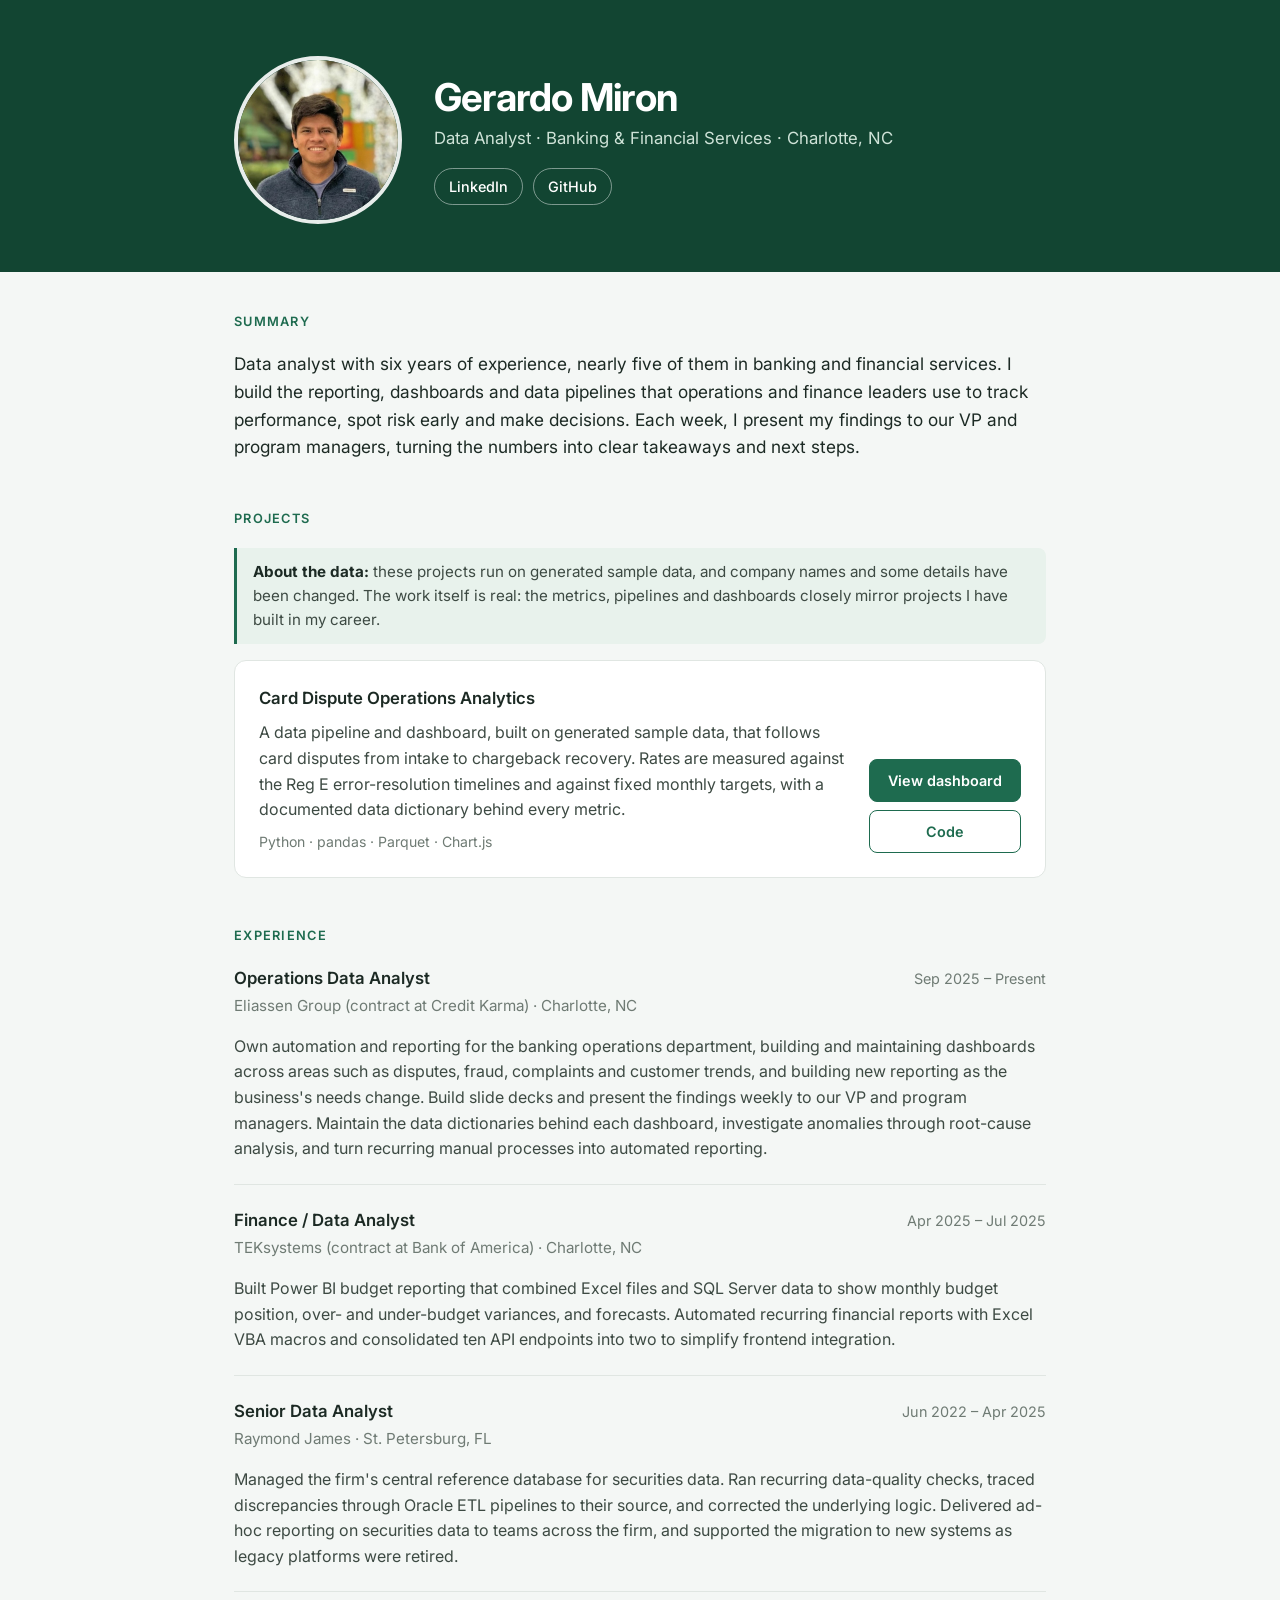
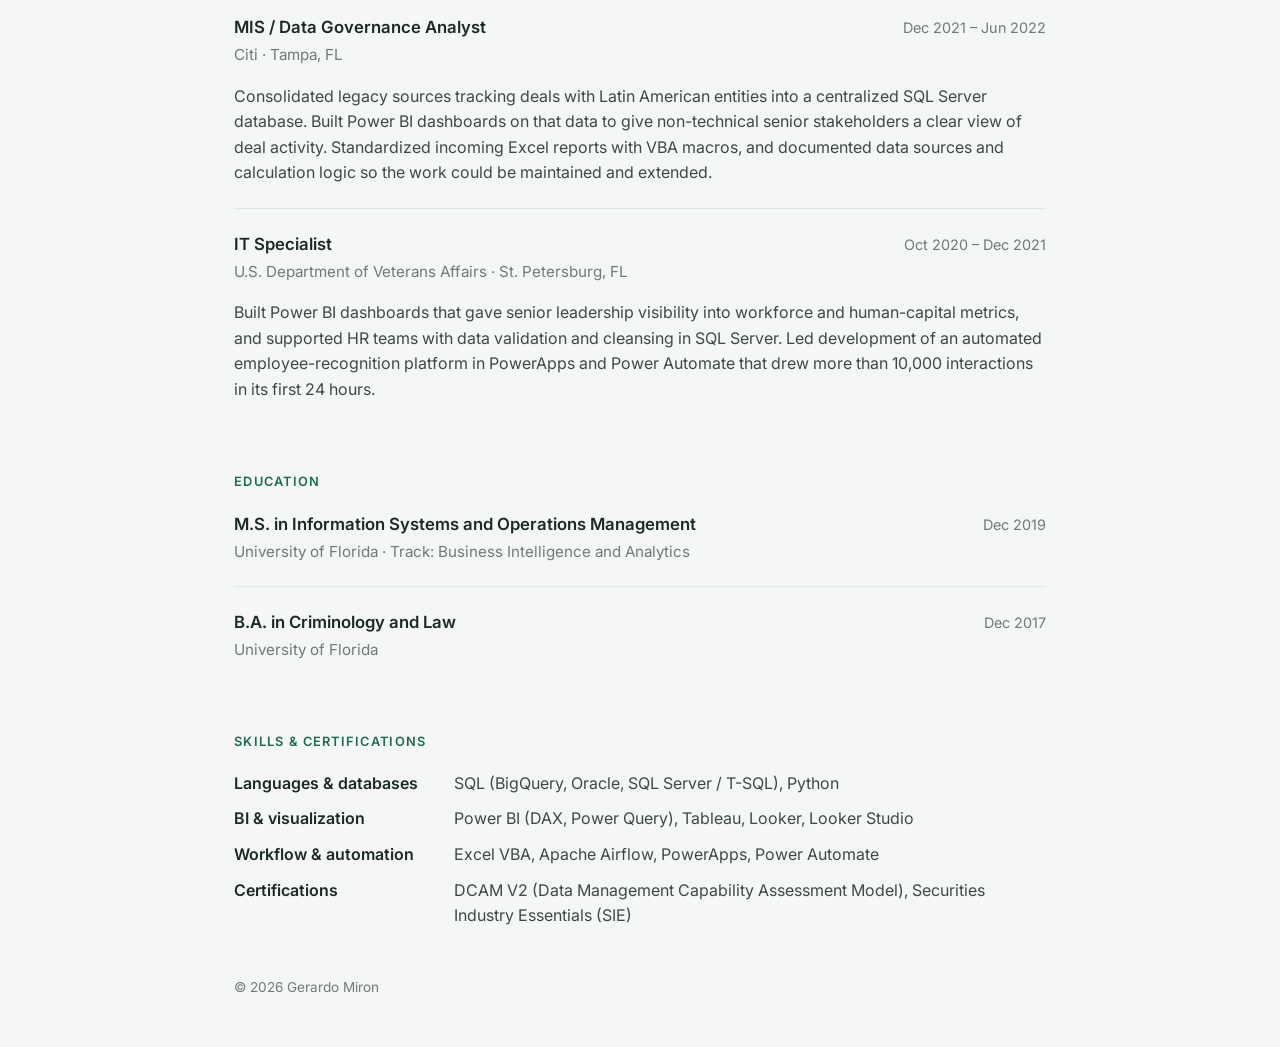
==== index.html @ 24dc67fd "Add portfolio landing page at the repository root - index.html: headshot, professional summary, proj" ====
<!doctype html>
<html lang="en">
<head>
  <meta charset="utf-8">
  <meta name="viewport" content="width=device-width, initial-scale=1">
  <title>Gerardo Miron · Data Analyst</title>
  <meta name="description" content="Portfolio of Gerardo Miron, a data analyst in banking and financial services.">
  <link rel="preconnect" href="https://fonts.googleapis.com">
  <link rel="preconnect" href="https://fonts.gstatic.com" crossorigin>
  <link href="https://fonts.googleapis.com/css2?family=Inter:wght@400;500;600;700&display=swap" rel="stylesheet">
  <link rel="stylesheet" href="assets/site.css">
</head>
<body>
  <header class="hero">
    <div class="wrap hero-inner">
      <img class="headshot" src="assets/headshot.jpg" alt="Gerardo Miron" width="168" height="168">
      <div>
        <h1>Gerardo Miron</h1>
        <p class="role">Data Analyst · Banking &amp; Financial Services · Charlotte, NC</p>
        <nav class="links" aria-label="Profiles">
          <a href="https://www.linkedin.com/in/gerardomiron95">LinkedIn</a>
          <a href="https://github.com/gerardomiron95">GitHub</a>
        </nav>
      </div>
    </div>
  </header>

  <main class="wrap">
    <section id="summary">
      <h2>Summary</h2>
      <p class="lead">
        Data analyst with six years of experience, nearly five of them in banking and financial services.
        I build the reporting, dashboards and data pipelines that operations and finance leaders use to track
        performance, spot risk early and make decisions. Each week, I present my findings to our VP and program
        managers, turning the numbers into clear takeaways and next steps.
      </p>
    </section>

    <section id="projects">
      <h2>Projects</h2>
      <p class="note">
        <strong>About the data:</strong> these projects run on generated sample data, and company names and some
        details have been changed. The work itself is real: the metrics, pipelines and dashboards closely mirror
        projects I have built in my career.
      </p>
      <article class="project">
        <div>
          <h3>Card Dispute Operations Analytics</h3>
          <p>
            A data pipeline and dashboard, built on generated sample data, that follows card disputes from intake
            to chargeback recovery. Rates are measured against the Reg E error-resolution timelines and against
            fixed monthly targets, with a documented data dictionary behind every metric.
          </p>
          <p class="tags">Python · pandas · Parquet · Chart.js</p>
        </div>
        <div class="project-actions">
          <a class="button" href="card-dispute-analytics/web/">View dashboard</a>
          <a class="button ghost" href="https://github.com/gerardomiron95/personal-portfolio/tree/main/card-dispute-analytics">Code</a>
        </div>
      </article>
    </section>

    <section id="experience">
      <h2>Experience</h2>

      <article class="job">
        <div class="job-head">
          <h3>Operations Data Analyst</h3>
          <span class="dates">Sep 2025 – Present</span>
        </div>
        <p class="org">Eliassen Group (contract at Credit Karma) · Charlotte, NC</p>
        <p>
          Own automation and reporting for the banking operations department, building and maintaining dashboards
          across areas such as disputes, fraud, complaints and customer trends, and building new reporting as the
          business's needs change. Build slide decks and present the findings weekly to our VP and program managers.
          Maintain the data dictionaries behind each dashboard, investigate anomalies through root-cause analysis,
          and turn recurring manual processes into automated reporting.
        </p>
      </article>

      <article class="job">
        <div class="job-head">
          <h3>Finance / Data Analyst</h3>
          <span class="dates">Apr 2025 – Jul 2025</span>
        </div>
        <p class="org">TEKsystems (contract at Bank of America) · Charlotte, NC</p>
        <p>
          Built Power BI budget reporting that combined Excel files and SQL Server data to show monthly budget
          position, over- and under-budget variances, and forecasts. Automated recurring financial reports with
          Excel VBA macros and consolidated ten API endpoints into two to simplify frontend integration.
        </p>
      </article>

      <article class="job">
        <div class="job-head">
          <h3>Senior Data Analyst</h3>
          <span class="dates">Jun 2022 – Apr 2025</span>
        </div>
        <p class="org">Raymond James · St. Petersburg, FL</p>
        <p>
          Managed the firm's central reference database for securities data. Ran recurring data-quality checks,
          traced discrepancies through Oracle ETL pipelines to their source, and corrected the underlying logic.
          Delivered ad-hoc reporting on securities data to teams across the firm, and supported the migration to
          new systems as legacy platforms were retired.
        </p>
      </article>

      <article class="job">
        <div class="job-head">
          <h3>MIS / Data Governance Analyst</h3>
          <span class="dates">Dec 2021 – Jun 2022</span>
        </div>
        <p class="org">Citi · Tampa, FL</p>
        <p>
          Consolidated legacy sources tracking deals with Latin American entities into a centralized SQL Server
          database. Built Power BI dashboards on that data to give non-technical senior stakeholders a clear view
          of deal activity. Standardized incoming Excel reports with VBA macros, and documented data sources and
          calculation logic so the work could be maintained and extended.
        </p>
      </article>

      <article class="job">
        <div class="job-head">
          <h3>IT Specialist</h3>
          <span class="dates">Oct 2020 – Dec 2021</span>
        </div>
        <p class="org">U.S. Department of Veterans Affairs · St. Petersburg, FL</p>
        <p>
          Built Power BI dashboards that gave senior leadership visibility into workforce and human-capital
          metrics, and supported HR teams with data validation and cleansing in SQL Server. Led development of an
          automated employee-recognition platform in PowerApps and Power Automate that drew more than 10,000
          interactions in its first 24 hours.
        </p>
      </article>
    </section>

    <section id="education">
      <h2>Education</h2>
      <article class="job">
        <div class="job-head">
          <h3>M.S. in Information Systems and Operations Management</h3>
          <span class="dates">Dec 2019</span>
        </div>
        <p class="org">University of Florida · Track: Business Intelligence and Analytics</p>
      </article>
      <article class="job">
        <div class="job-head">
          <h3>B.A. in Criminology and Law</h3>
          <span class="dates">Dec 2017</span>
        </div>
        <p class="org">University of Florida</p>
      </article>
    </section>

    <section id="skills">
      <h2>Skills &amp; Certifications</h2>
      <dl class="skills">
        <dt>Languages &amp; databases</dt>
        <dd>SQL (BigQuery, Oracle, SQL Server / T-SQL), Python</dd>
        <dt>BI &amp; visualization</dt>
        <dd>Power BI (DAX, Power Query), Tableau, Looker, Looker Studio</dd>
        <dt>Workflow &amp; automation</dt>
        <dd>Excel VBA, Apache Airflow, PowerApps, Power Automate</dd>
        <dt>Certifications</dt>
        <dd>DCAM V2 (Data Management Capability Assessment Model), Securities Industry Essentials (SIE)</dd>
      </dl>
    </section>
  </main>

  <footer class="wrap footer">© 2026 Gerardo Miron</footer>
</body>
</html>
---- assets/site.css ----
:root {
  --primary: #1e6b4f;
  --primary-dark: #124532;
  --ink: #1c2a24;
  --body: #3d4a43;
  --muted: #6f7b74;
  --border: #e0e6e2;
  --bg: #f4f7f5;
  --card: #ffffff;
}

* { box-sizing: border-box; }

body {
  margin: 0;
  font-family: Inter, system-ui, -apple-system, "Segoe UI", sans-serif;
  color: var(--body);
  background: var(--bg);
  line-height: 1.6;
  -webkit-font-smoothing: antialiased;
}

.wrap { max-width: 860px; margin: 0 auto; padding: 0 24px; }

a { color: var(--primary); }

/* ---------- header */
.hero { background: var(--primary-dark); color: #fff; padding: 56px 0 48px; }
.hero-inner { display: flex; align-items: center; gap: 32px; }
.headshot {
  width: 168px; height: 168px; border-radius: 50%; object-fit: cover; flex: none;
  border: 4px solid rgba(255, 255, 255, 0.9);
}
.hero h1 { margin: 0; font-size: 2.4rem; line-height: 1.15; letter-spacing: -0.02em; }
.role { margin: 6px 0 16px; color: #cfe3d8; font-size: 1.05rem; }
.links { display: flex; gap: 10px; flex-wrap: wrap; }
.links a {
  color: #fff; text-decoration: none; font-weight: 500; font-size: 0.9rem;
  padding: 6px 14px; border: 1px solid rgba(255, 255, 255, 0.45); border-radius: 999px;
}
.links a:hover { background: rgba(255, 255, 255, 0.12); }

/* ---------- sections */
section { padding: 40px 0 8px; }
h2 {
  margin: 0 0 18px; font-size: 0.8rem; font-weight: 600; letter-spacing: 0.1em;
  text-transform: uppercase; color: var(--primary);
}
h3 { margin: 0; color: var(--ink); font-size: 1.05rem; font-weight: 600; }
.lead { margin: 0; font-size: 1.08rem; color: var(--ink); }

/* ---------- projects */
.note {
  margin: 0 0 16px; padding: 12px 16px; font-size: 0.95rem;
  background: #e8f2ec; border-left: 3px solid var(--primary); border-radius: 0 8px 8px 0;
}
.note strong { color: var(--ink); }
.project {
  display: flex; gap: 24px; align-items: flex-end; justify-content: space-between;
  background: var(--card); border: 1px solid var(--border); border-radius: 12px; padding: 24px;
}
.project p { margin: 8px 0 0; }
.tags { color: var(--muted); font-size: 0.88rem; }
.project-actions { display: flex; flex-direction: column; gap: 8px; flex: none; }
.button {
  display: inline-block; text-align: center; text-decoration: none; font-weight: 600; font-size: 0.9rem;
  padding: 9px 18px; border-radius: 8px; background: var(--primary); color: #fff; border: 1px solid var(--primary);
}
.button:hover { background: var(--primary-dark); }
.button.ghost { background: transparent; color: var(--primary); }
.button.ghost:hover { background: #e8f2ec; }

/* ---------- experience & education */
.job { padding: 0 0 22px; margin-bottom: 22px; border-bottom: 1px solid var(--border); }
.job:last-child { border-bottom: none; margin-bottom: 0; }
.job-head { display: flex; justify-content: space-between; align-items: baseline; gap: 16px; }
.dates { color: var(--muted); font-size: 0.9rem; white-space: nowrap; }
.org { margin: 2px 0 8px; color: var(--muted); font-size: 0.95rem; }
.job p:last-child { margin-bottom: 0; }

/* ---------- skills */
.skills { display: grid; grid-template-columns: 200px 1fr; gap: 10px 20px; margin: 0; }
.skills dt { font-weight: 600; color: var(--ink); }
.skills dd { margin: 0; }

.footer { padding: 40px 24px 48px; color: var(--muted); font-size: 0.85rem; }

@media (max-width: 640px) {
  .hero { padding: 40px 0 36px; }
  .hero-inner { flex-direction: column; text-align: center; gap: 20px; }
  .links { justify-content: center; }
  .headshot { width: 140px; height: 140px; }
  .hero h1 { font-size: 2rem; }
  .project { flex-direction: column; align-items: stretch; }
  .job-head { flex-direction: column; gap: 0; }
  .skills { grid-template-columns: 1fr; gap: 2px; }
  .skills dd { margin-bottom: 10px; }
}
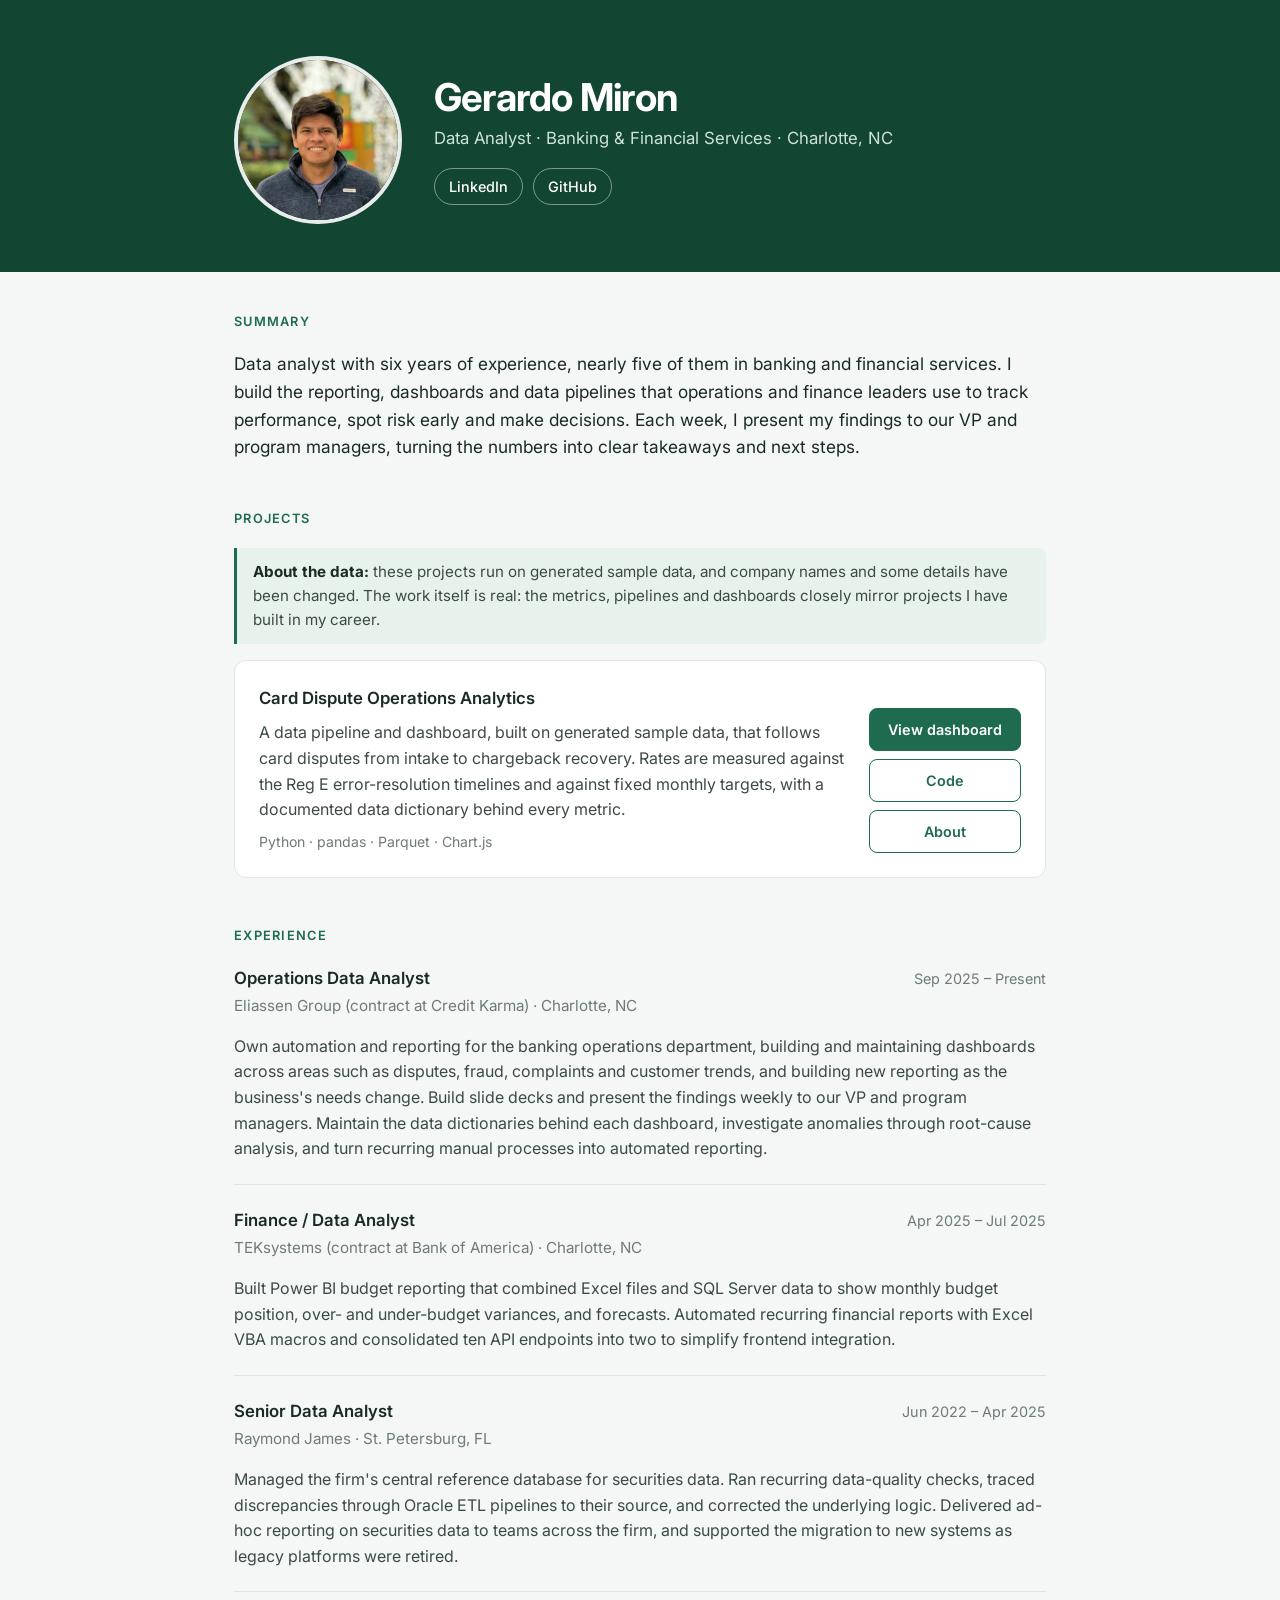
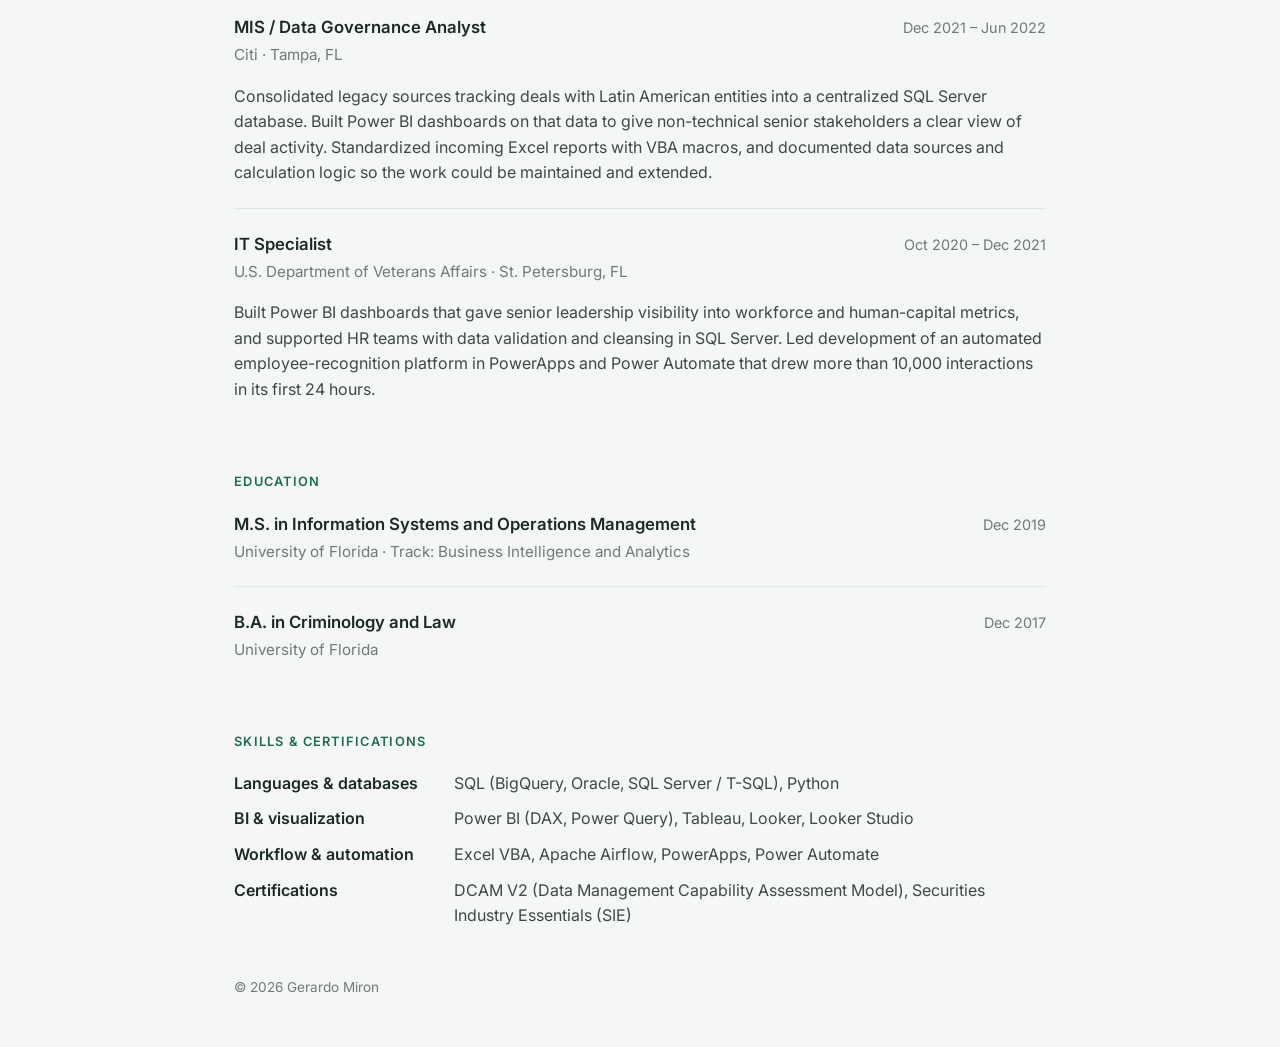
==== commit a9077632: "Add About pop-up to project cards Each project card gets an About button that opens a short Problem " ====
--- a/index.html
+++ b/index.html
@@ -56,8 +56,34 @@
         <div class="project-actions">
           <a class="button" href="card-dispute-analytics/web/">View dashboard</a>
           <a class="button ghost" href="https://github.com/gerardomiron95/personal-portfolio/tree/main/card-dispute-analytics">Code</a>
-        </div>
-      </article>
+          <button type="button" class="button ghost" data-about="about-card-disputes">About</button>
+        </div>
+      </article>
+
+      <dialog class="about" id="about-card-disputes" aria-labelledby="about-card-disputes-title">
+        <div class="about-head">
+          <h3 id="about-card-disputes-title">Card Dispute Operations Analytics</h3>
+          <button type="button" class="about-close" aria-label="Close">×</button>
+        </div>
+        <dl>
+          <dt>Problem</dt>
+          <dd>
+            Leaders had no single view of card disputes. Questions about volume, Reg E deadlines and losses
+            meant manual data pulls, so answers came too late to act on.
+          </dd>
+          <dt>Insight</dt>
+          <dd>
+            The data existed but was split across claims, credits and chargebacks, and metrics were defined
+            differently from report to report. No one could see where claims stalled or where money was lost.
+          </dd>
+          <dt>Initiative</dt>
+          <dd>
+            Built one pipeline and dashboard that follows every claim from intake to chargeback recovery,
+            measures each step against Reg E deadlines and monthly targets, and defines every metric in a
+            shared data dictionary.
+          </dd>
+        </dl>
+      </dialog>
     </section>
 
     <section id="experience">
@@ -168,5 +194,15 @@
   </main>
 
   <footer class="wrap footer">© 2026 Gerardo Miron</footer>
+
+  <script>
+    // "About" buttons open their project's pop-up; close with ×, Esc, or a click outside the box.
+    document.querySelectorAll('[data-about]').forEach((btn) => {
+      const dialog = document.getElementById(btn.dataset.about);
+      btn.addEventListener('click', () => dialog.showModal());
+      dialog.querySelector('.about-close').addEventListener('click', () => dialog.close());
+      dialog.addEventListener('click', (e) => { if (e.target === dialog) dialog.close(); });
+    });
+  </script>
 </body>
 </html>
--- a/assets/site.css
+++ b/assets/site.css
@@ -70,6 +70,30 @@
 .button.ghost { background: transparent; color: var(--primary); }
 .button.ghost:hover { background: #e8f2ec; }
 
+button.button { font-family: inherit; cursor: pointer; line-height: inherit; }
+
+/* ---------- project "About" pop-up */
+.about {
+  width: min(560px, calc(100% - 32px)); padding: 0; border: none; border-radius: 12px;
+  color: var(--body); box-shadow: 0 20px 50px rgba(18, 69, 50, 0.25);
+}
+.about::backdrop { background: rgba(28, 42, 36, 0.45); }
+.about-head {
+  display: flex; justify-content: space-between; align-items: center; gap: 16px;
+  padding: 18px 24px; border-bottom: 1px solid var(--border);
+}
+.about-close {
+  border: none; background: none; font-size: 1.6rem; line-height: 1; color: var(--muted);
+  cursor: pointer; padding: 0 4px;
+}
+.about-close:hover { color: var(--ink); }
+.about dl { margin: 0; padding: 8px 24px 24px; }
+.about dt {
+  margin-top: 16px; font-size: 0.78rem; font-weight: 600; letter-spacing: 0.08em;
+  text-transform: uppercase; color: var(--primary);
+}
+.about dd { margin: 4px 0 0; }
+
 /* ---------- experience & education */
 .job { padding: 0 0 22px; margin-bottom: 22px; border-bottom: 1px solid var(--border); }
 .job:last-child { border-bottom: none; margin-bottom: 0; }
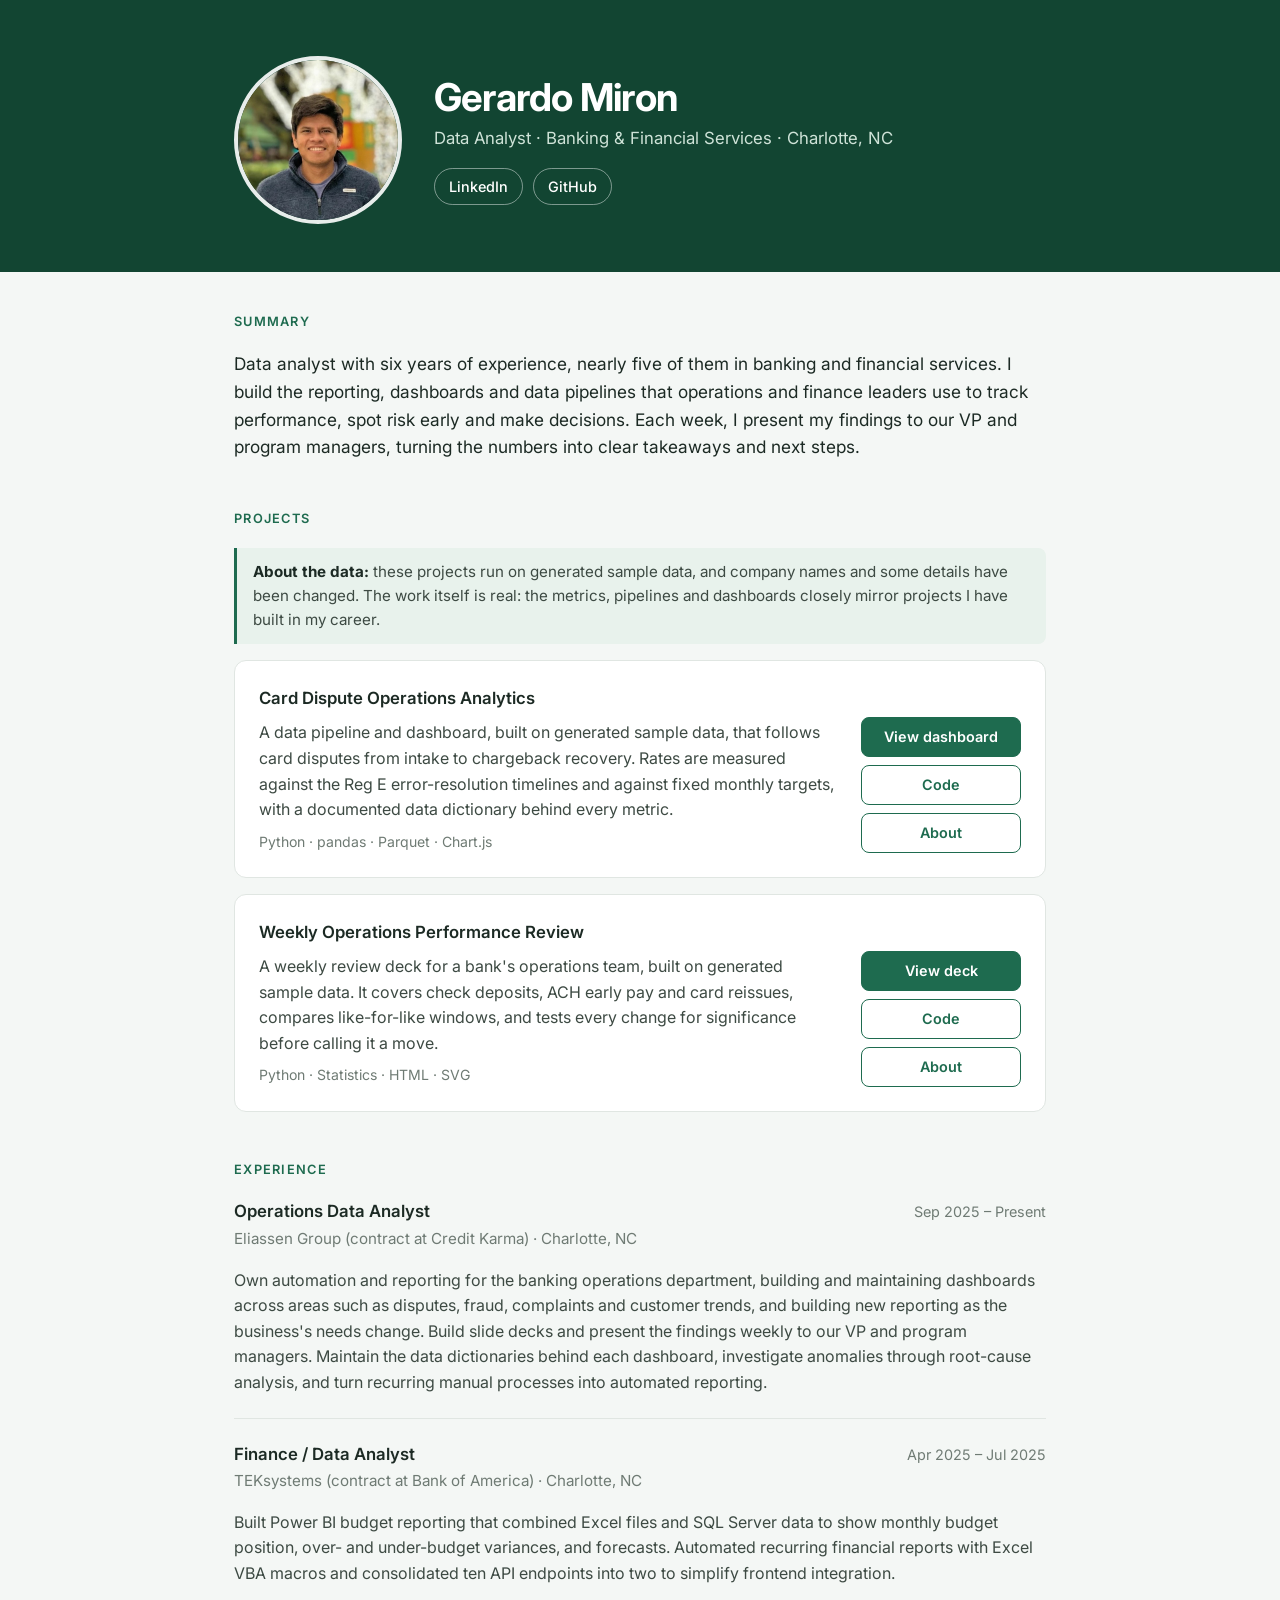
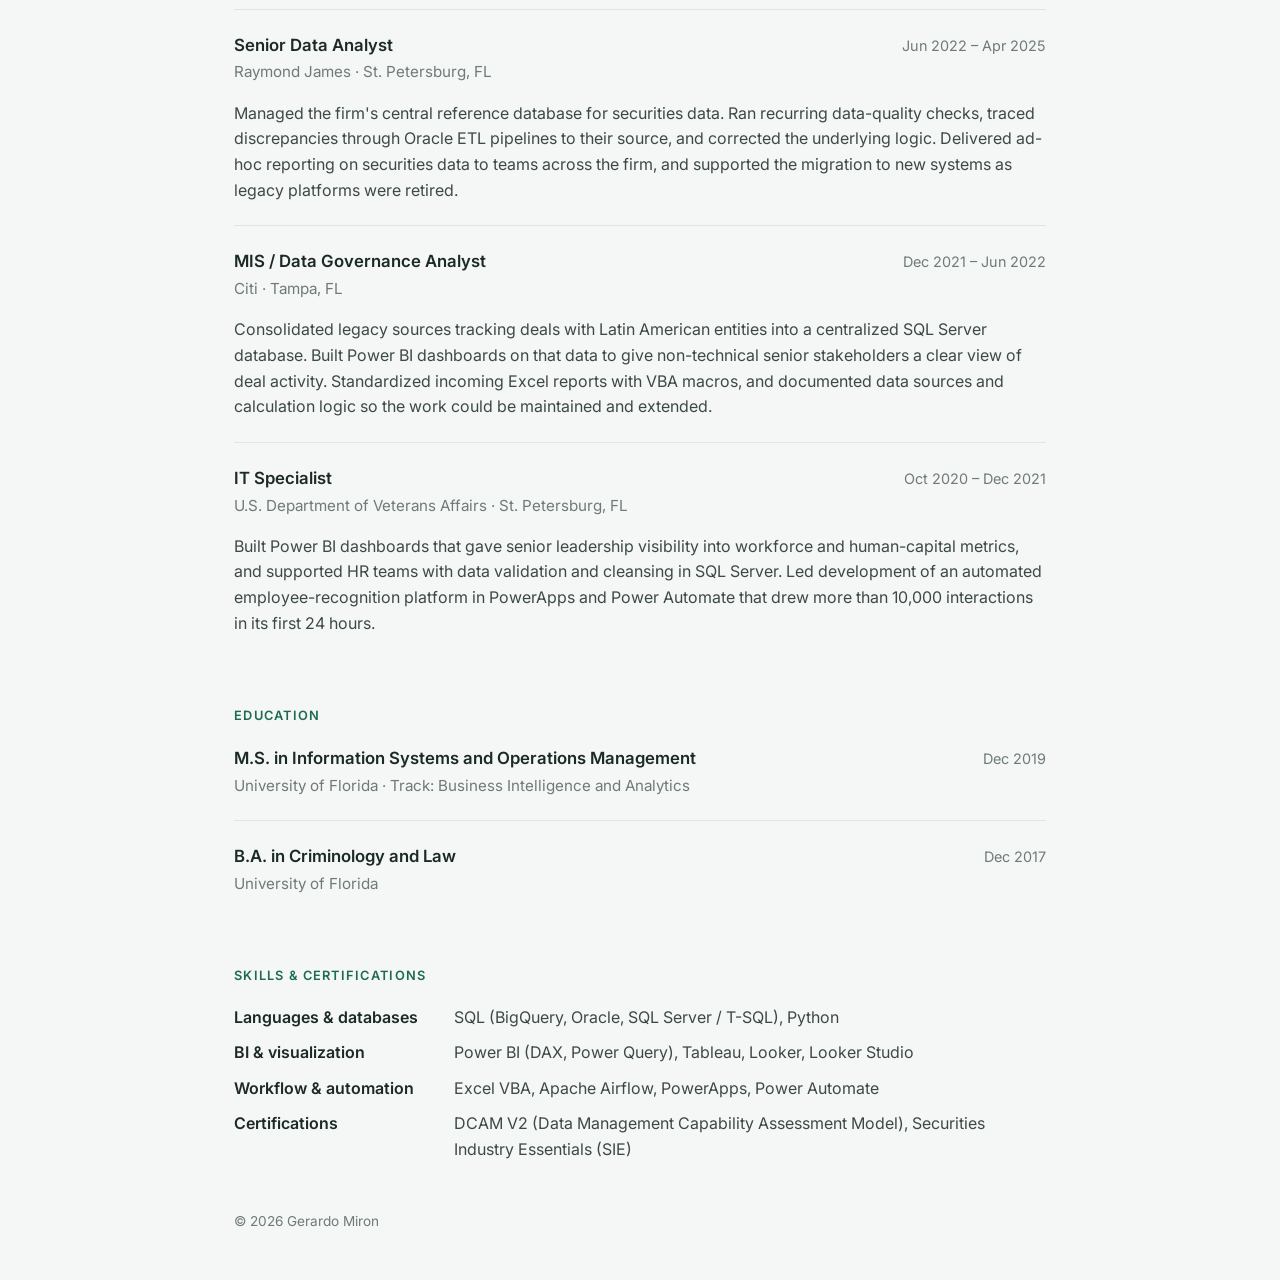
==== commit f6b832a0: "Add Weekly Operations Performance Review deck to the portfolio New project in banking-operations-rev" ====
--- a/index.html
+++ b/index.html
@@ -19,7 +19,7 @@
         <p class="role">Data Analyst · Banking &amp; Financial Services · Charlotte, NC</p>
         <nav class="links" aria-label="Profiles">
           <a href="https://www.linkedin.com/in/gerardomiron95">LinkedIn</a>
-          <a href="https://github.com/gerardomiron95">GitHub</a>
+          <a href="https://github.com/gerardomiron95/personal-portfolio">GitHub</a>
         </nav>
       </div>
     </div>
@@ -84,6 +84,48 @@
           </dd>
         </dl>
       </dialog>
+
+      <article class="project">
+        <div>
+          <h3>Weekly Operations Performance Review</h3>
+          <p>
+            A weekly review deck for a bank's operations team, built on generated sample data. It covers check
+            deposits, ACH early pay and card reissues, compares like-for-like windows, and tests every change for
+            significance before calling it a move.
+          </p>
+          <p class="tags">Python · Statistics · HTML · SVG</p>
+        </div>
+        <div class="project-actions">
+          <a class="button" href="banking-operations-review/">View deck</a>
+          <a class="button ghost" href="https://github.com/gerardomiron95/personal-portfolio/tree/main/banking-operations-review">Code</a>
+          <button type="button" class="button ghost" data-about="about-banking-ops">About</button>
+        </div>
+      </article>
+
+      <dialog class="about" id="about-banking-ops" aria-labelledby="about-banking-ops-title">
+        <div class="about-head">
+          <h3 id="about-banking-ops-title">Weekly Operations Performance Review</h3>
+          <button type="button" class="about-close" aria-label="Close">×</button>
+        </div>
+        <dl>
+          <dt>Problem</dt>
+          <dd>
+            The weekly metrics meeting ran off a site of embedded dashboards and reports. The VP often wasn't sure
+            what he was looking at, and presenters weren't sure what to call out.
+          </dd>
+          <dt>Insight</dt>
+          <dd>
+            The dashboards had the data but no story. Nothing said which metrics mattered, what to compare them
+            against, or which changes were worth flagging.
+          </dd>
+          <dt>Initiative</dt>
+          <dd>
+            Built two Claude tools: an intake form where teams log each dashboard, its metrics and look-back
+            windows, and a slide deck that refreshes before every meeting, finds what changed, and tells that
+            story.
+          </dd>
+        </dl>
+      </dialog>
     </section>
 
     <section id="experience">
--- a/assets/site.css
+++ b/assets/site.css
@@ -59,9 +59,12 @@
   display: flex; gap: 24px; align-items: flex-end; justify-content: space-between;
   background: var(--card); border: 1px solid var(--border); border-radius: 12px; padding: 24px;
 }
+.project ~ .project { margin-top: 16px; }
 .project p { margin: 8px 0 0; }
 .tags { color: var(--muted); font-size: 0.88rem; }
-.project-actions { display: flex; flex-direction: column; gap: 8px; flex: none; }
+/* Fixed column so every card's buttons share one width and height, whatever the labels say. */
+.project-actions { display: flex; flex-direction: column; gap: 8px; flex: none; width: 160px; }
+.project-actions .button { display: block; width: 100%; height: 40px; padding: 0 12px; line-height: 38px; }
 .button {
   display: inline-block; text-align: center; text-decoration: none; font-weight: 600; font-size: 0.9rem;
   padding: 9px 18px; border-radius: 8px; background: var(--primary); color: #fff; border: 1px solid var(--primary);
@@ -87,12 +90,10 @@
   cursor: pointer; padding: 0 4px;
 }
 .about-close:hover { color: var(--ink); }
-.about dl { margin: 0; padding: 8px 24px 24px; }
-.about dt {
-  margin-top: 16px; font-size: 0.78rem; font-weight: 600; letter-spacing: 0.08em;
-  text-transform: uppercase; color: var(--primary);
-}
-.about dd { margin: 4px 0 0; }
+.about dl { margin: 0; padding: 20px 24px 26px; }
+.about dt { font-size: 1rem; font-weight: 700; color: var(--ink); }
+.about dt + dd { margin: 4px 0 0; line-height: 1.65; }
+.about dd + dt { margin-top: 22px; padding-top: 18px; border-top: 1px solid var(--border); }
 
 /* ---------- experience & education */
 .job { padding: 0 0 22px; margin-bottom: 22px; border-bottom: 1px solid var(--border); }
@@ -116,6 +117,7 @@
   .headshot { width: 140px; height: 140px; }
   .hero h1 { font-size: 2rem; }
   .project { flex-direction: column; align-items: stretch; }
+  .project-actions { width: 100%; }
   .job-head { flex-direction: column; gap: 0; }
   .skills { grid-template-columns: 1fr; gap: 2px; }
   .skills dd { margin-bottom: 10px; }
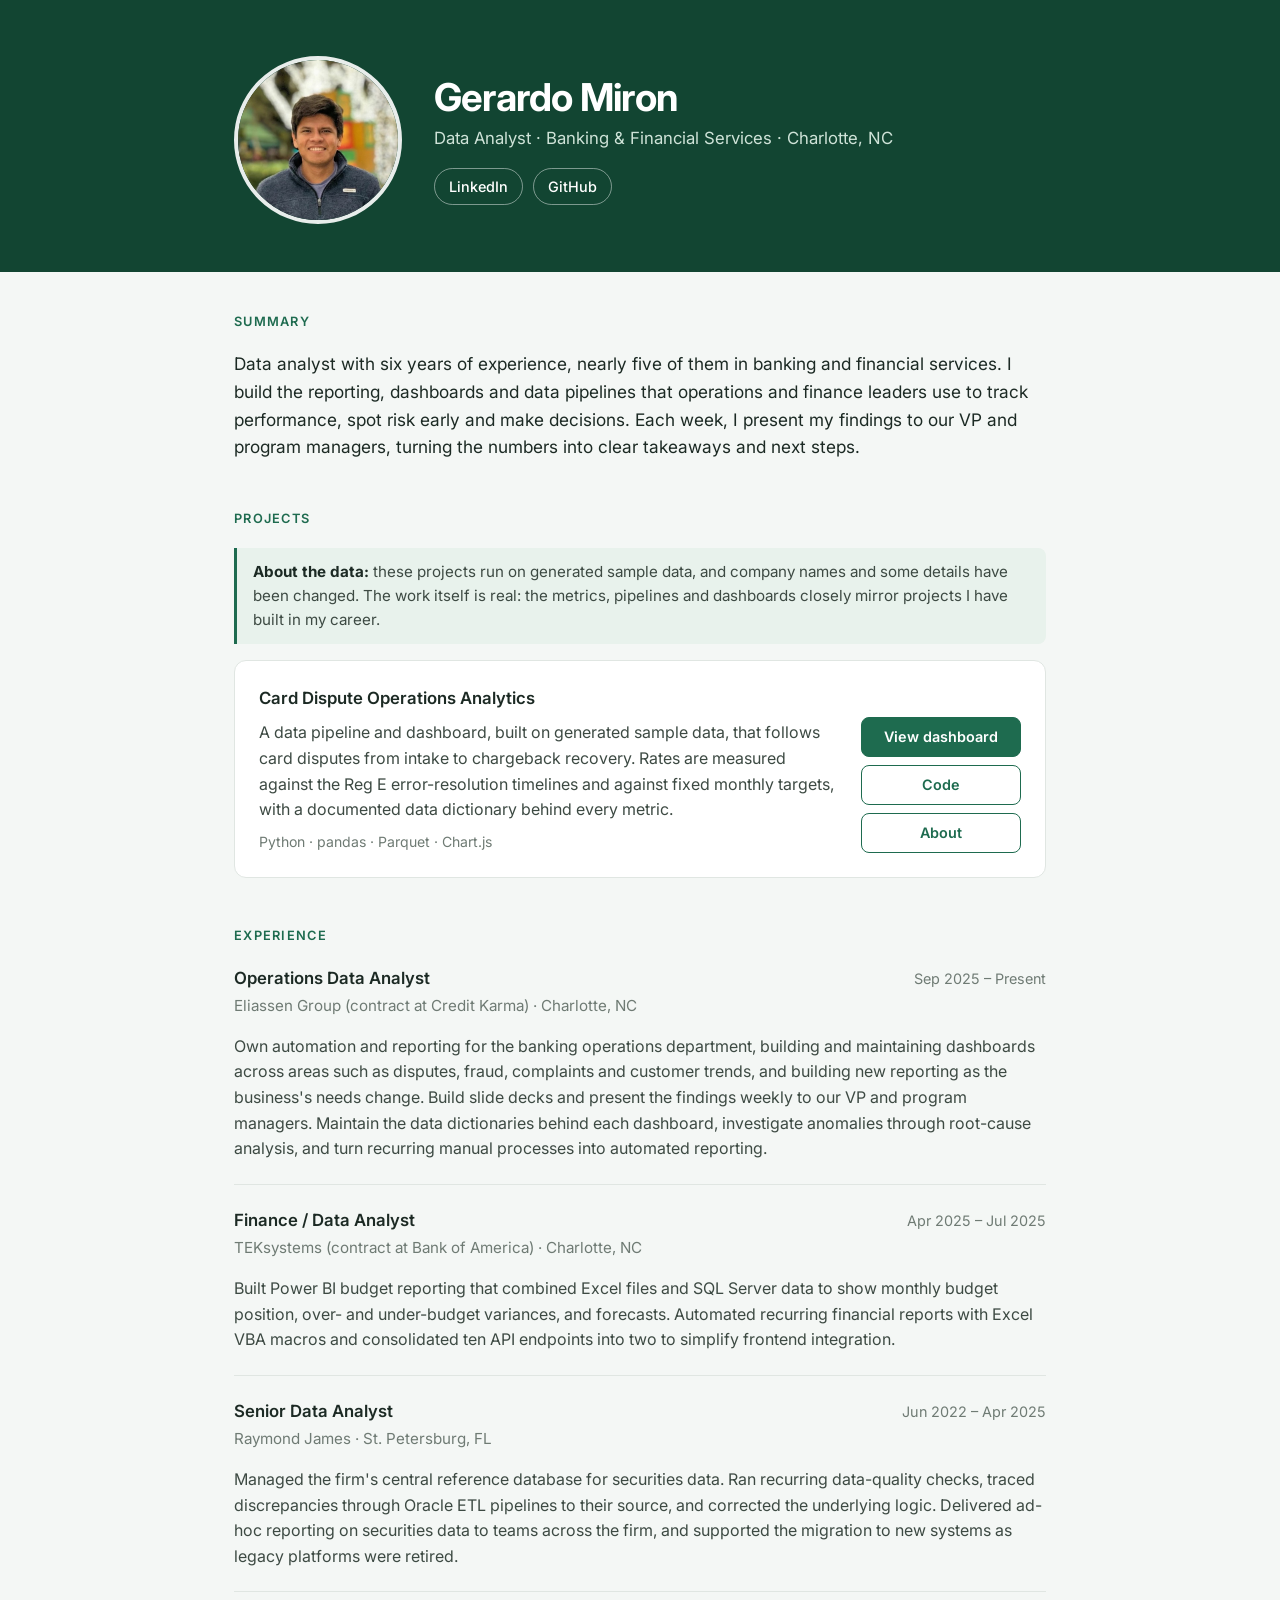
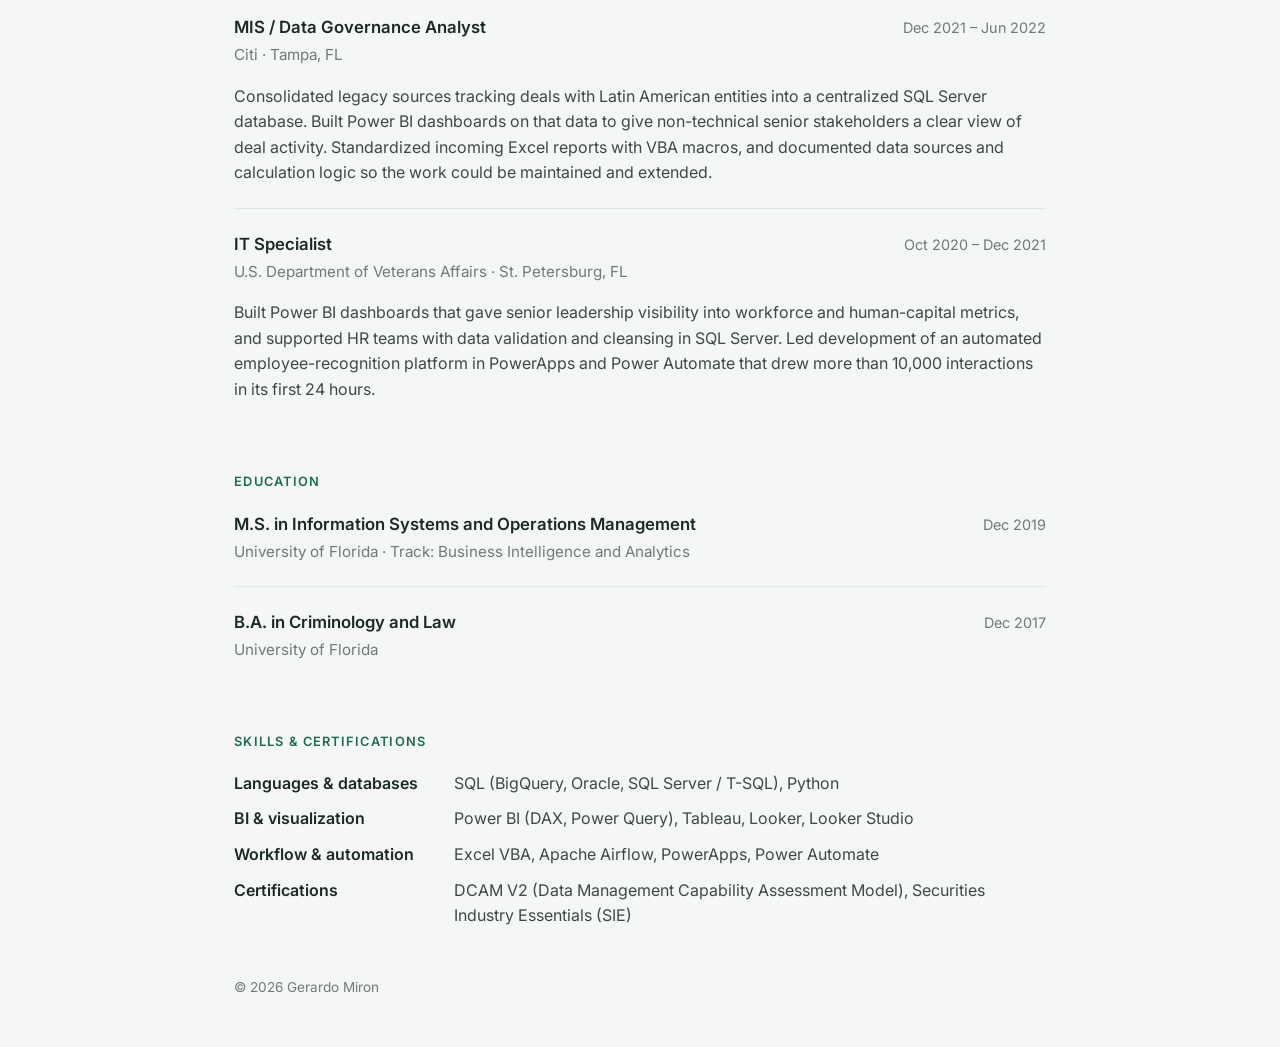
==== commit 9c984eea: "Merge pull request #4 from gerardomiron95/fix/github-link Point GitHub button to the portfolio repos" ====
--- a/index.html
+++ b/index.html
@@ -84,48 +84,6 @@
           </dd>
         </dl>
       </dialog>
-
-      <article class="project">
-        <div>
-          <h3>Weekly Operations Performance Review</h3>
-          <p>
-            A weekly review deck for a bank's operations team, built on generated sample data. It covers check
-            deposits, ACH early pay and card reissues, compares like-for-like windows, and tests every change for
-            significance before calling it a move.
-          </p>
-          <p class="tags">Python · Statistics · HTML · SVG</p>
-        </div>
-        <div class="project-actions">
-          <a class="button" href="banking-operations-review/">View deck</a>
-          <a class="button ghost" href="https://github.com/gerardomiron95/personal-portfolio/tree/main/banking-operations-review">Code</a>
-          <button type="button" class="button ghost" data-about="about-banking-ops">About</button>
-        </div>
-      </article>
-
-      <dialog class="about" id="about-banking-ops" aria-labelledby="about-banking-ops-title">
-        <div class="about-head">
-          <h3 id="about-banking-ops-title">Weekly Operations Performance Review</h3>
-          <button type="button" class="about-close" aria-label="Close">×</button>
-        </div>
-        <dl>
-          <dt>Problem</dt>
-          <dd>
-            The weekly metrics meeting ran off a site of embedded dashboards and reports. The VP often wasn't sure
-            what he was looking at, and presenters weren't sure what to call out.
-          </dd>
-          <dt>Insight</dt>
-          <dd>
-            The dashboards had the data but no story. Nothing said which metrics mattered, what to compare them
-            against, or which changes were worth flagging.
-          </dd>
-          <dt>Initiative</dt>
-          <dd>
-            Built two Claude tools: an intake form where teams log each dashboard, its metrics and look-back
-            windows, and a slide deck that refreshes before every meeting, finds what changed, and tells that
-            story.
-          </dd>
-        </dl>
-      </dialog>
     </section>
 
     <section id="experience">
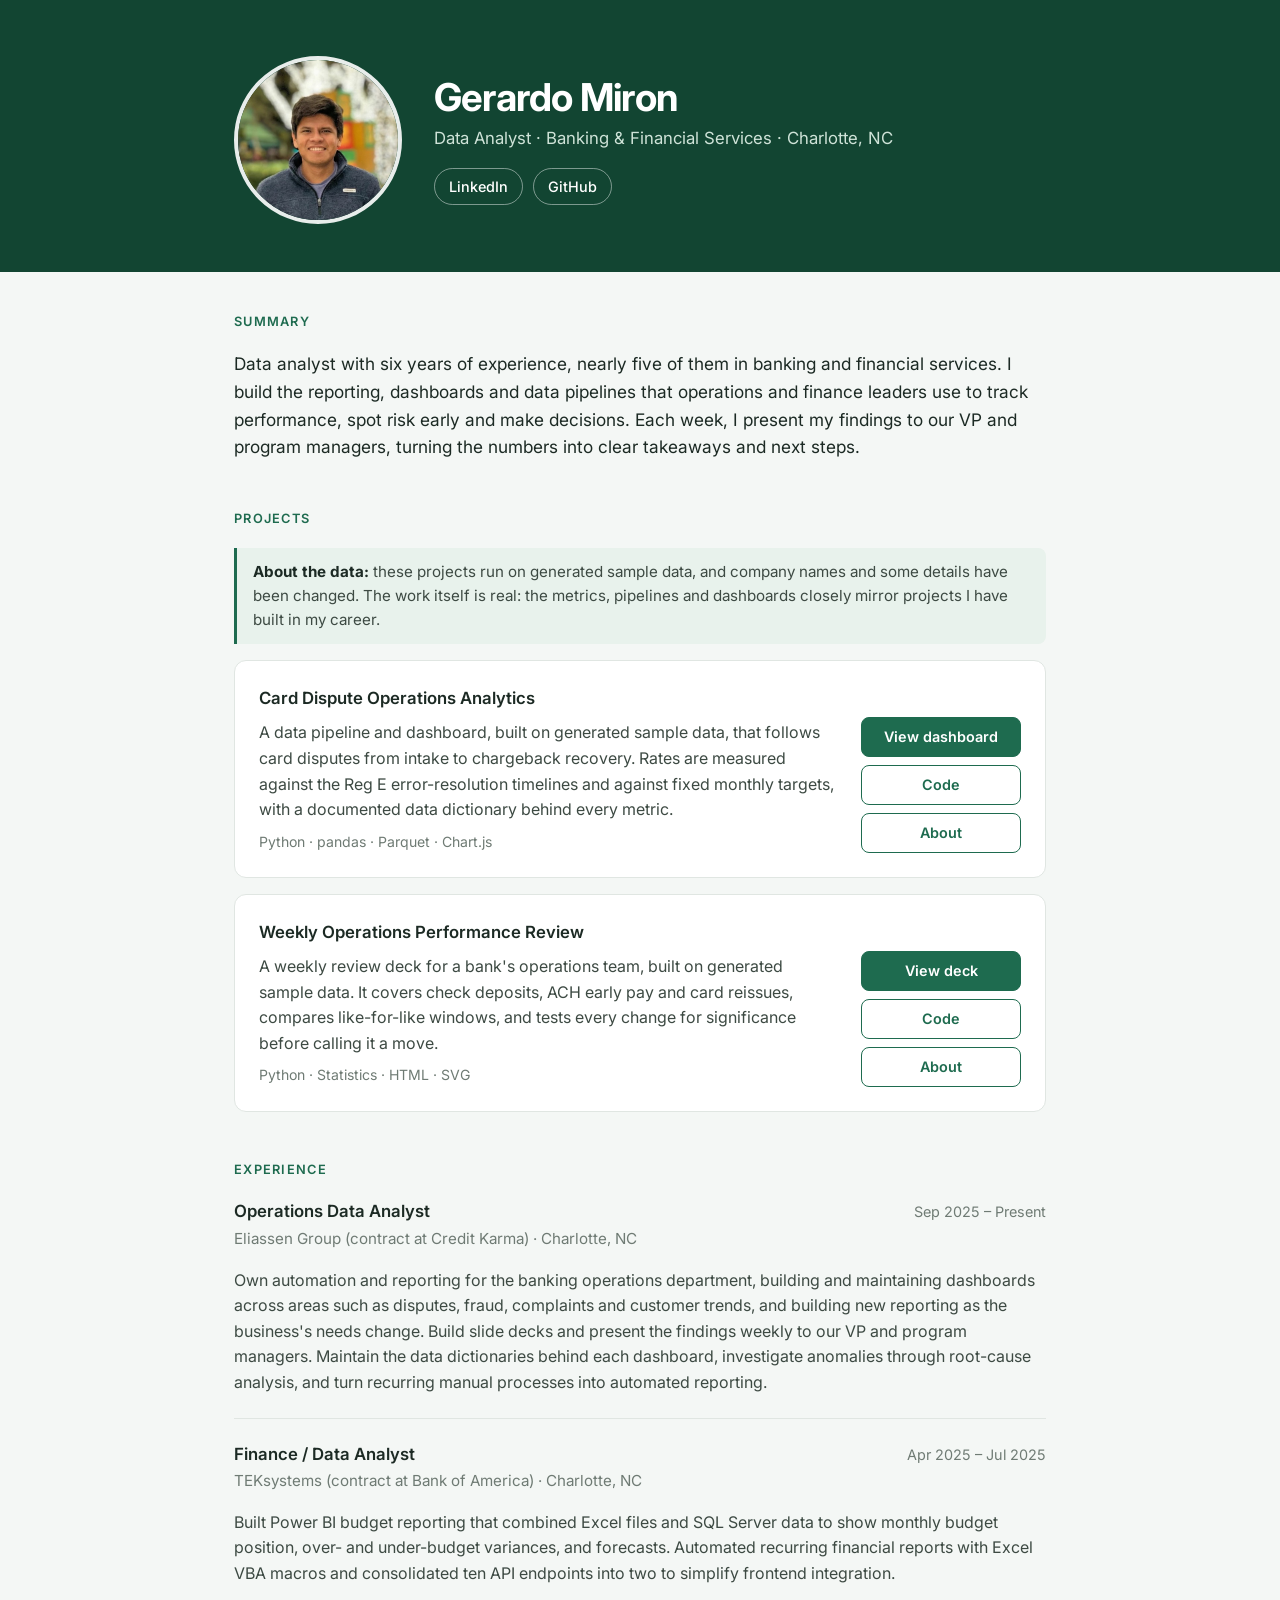
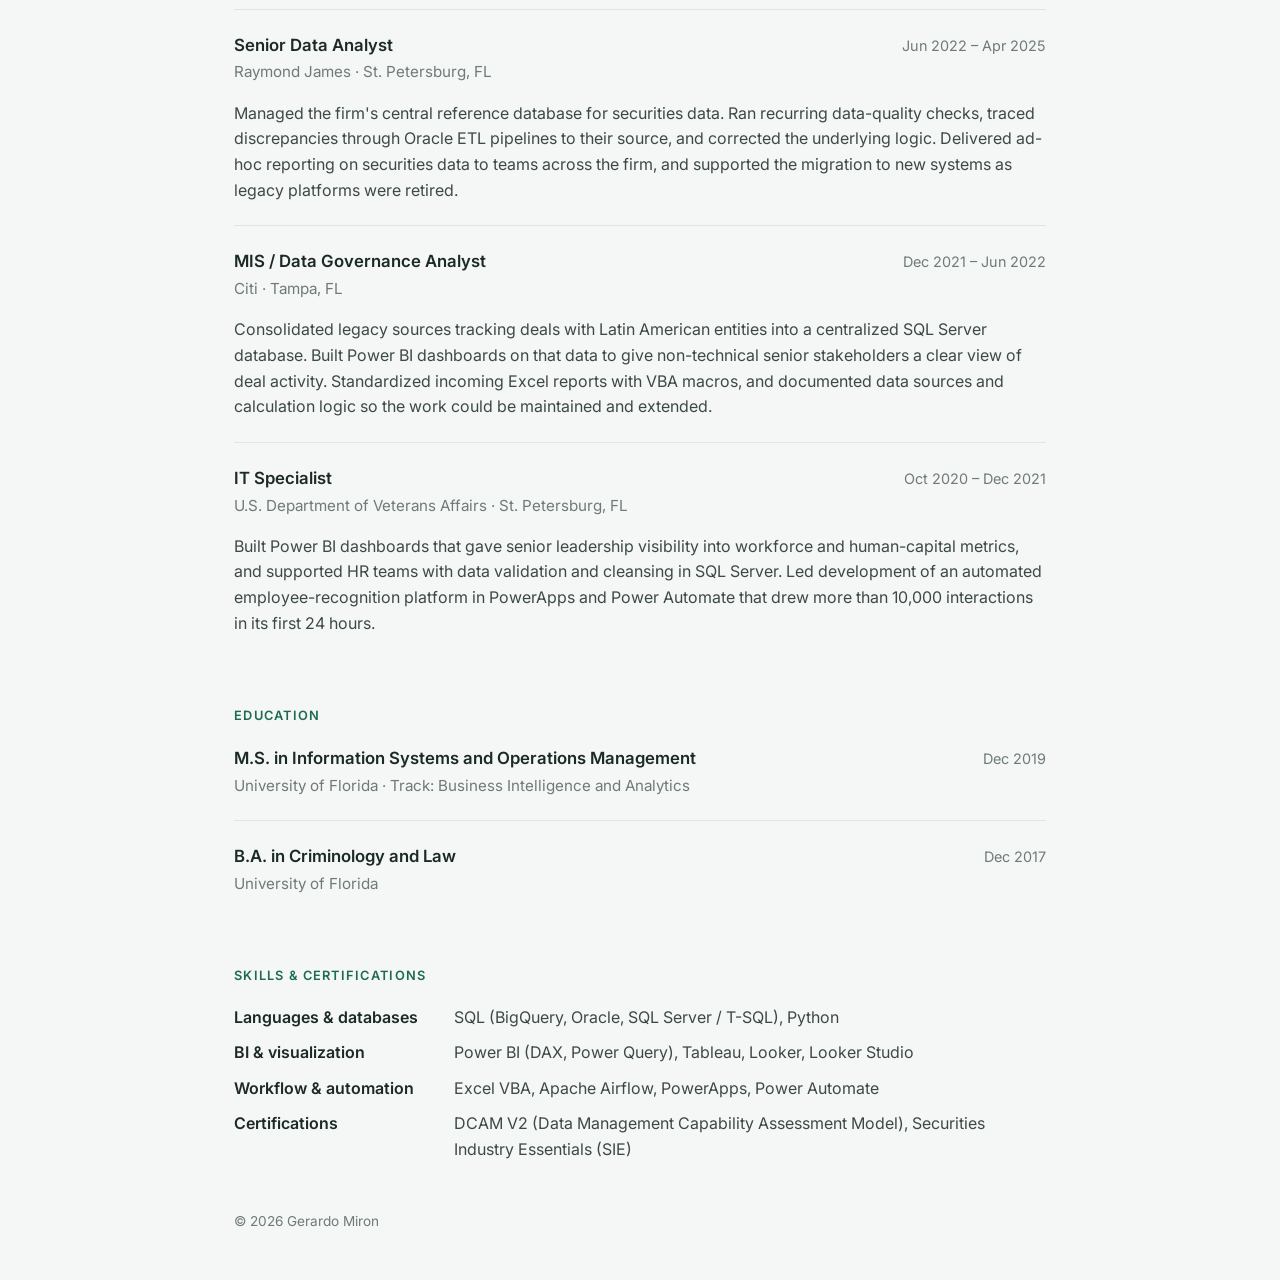
==== commit 6eba46aa: "Merge pull request #8 from gerardomiron95/add/banking-operations-review Add Weekly Operations Perfor" ====
--- a/index.html
+++ b/index.html
@@ -84,6 +84,48 @@
           </dd>
         </dl>
       </dialog>
+
+      <article class="project">
+        <div>
+          <h3>Weekly Operations Performance Review</h3>
+          <p>
+            A weekly review deck for a bank's operations team, built on generated sample data. It covers check
+            deposits, ACH early pay and card reissues, compares like-for-like windows, and tests every change for
+            significance before calling it a move.
+          </p>
+          <p class="tags">Python · Statistics · HTML · SVG</p>
+        </div>
+        <div class="project-actions">
+          <a class="button" href="banking-operations-review/">View deck</a>
+          <a class="button ghost" href="https://github.com/gerardomiron95/personal-portfolio/tree/main/banking-operations-review">Code</a>
+          <button type="button" class="button ghost" data-about="about-banking-ops">About</button>
+        </div>
+      </article>
+
+      <dialog class="about" id="about-banking-ops" aria-labelledby="about-banking-ops-title">
+        <div class="about-head">
+          <h3 id="about-banking-ops-title">Weekly Operations Performance Review</h3>
+          <button type="button" class="about-close" aria-label="Close">×</button>
+        </div>
+        <dl>
+          <dt>Problem</dt>
+          <dd>
+            The weekly metrics meeting ran off a site of embedded dashboards and reports. The VP often wasn't sure
+            what he was looking at, and presenters weren't sure what to call out.
+          </dd>
+          <dt>Insight</dt>
+          <dd>
+            The dashboards had the data but no story. Nothing said which metrics mattered, what to compare them
+            against, or which changes were worth flagging.
+          </dd>
+          <dt>Initiative</dt>
+          <dd>
+            Built two Claude tools: an intake form where teams log each dashboard, its metrics and look-back
+            windows, and a slide deck that refreshes before every meeting, finds what changed, and tells that
+            story.
+          </dd>
+        </dl>
+      </dialog>
     </section>
 
     <section id="experience">
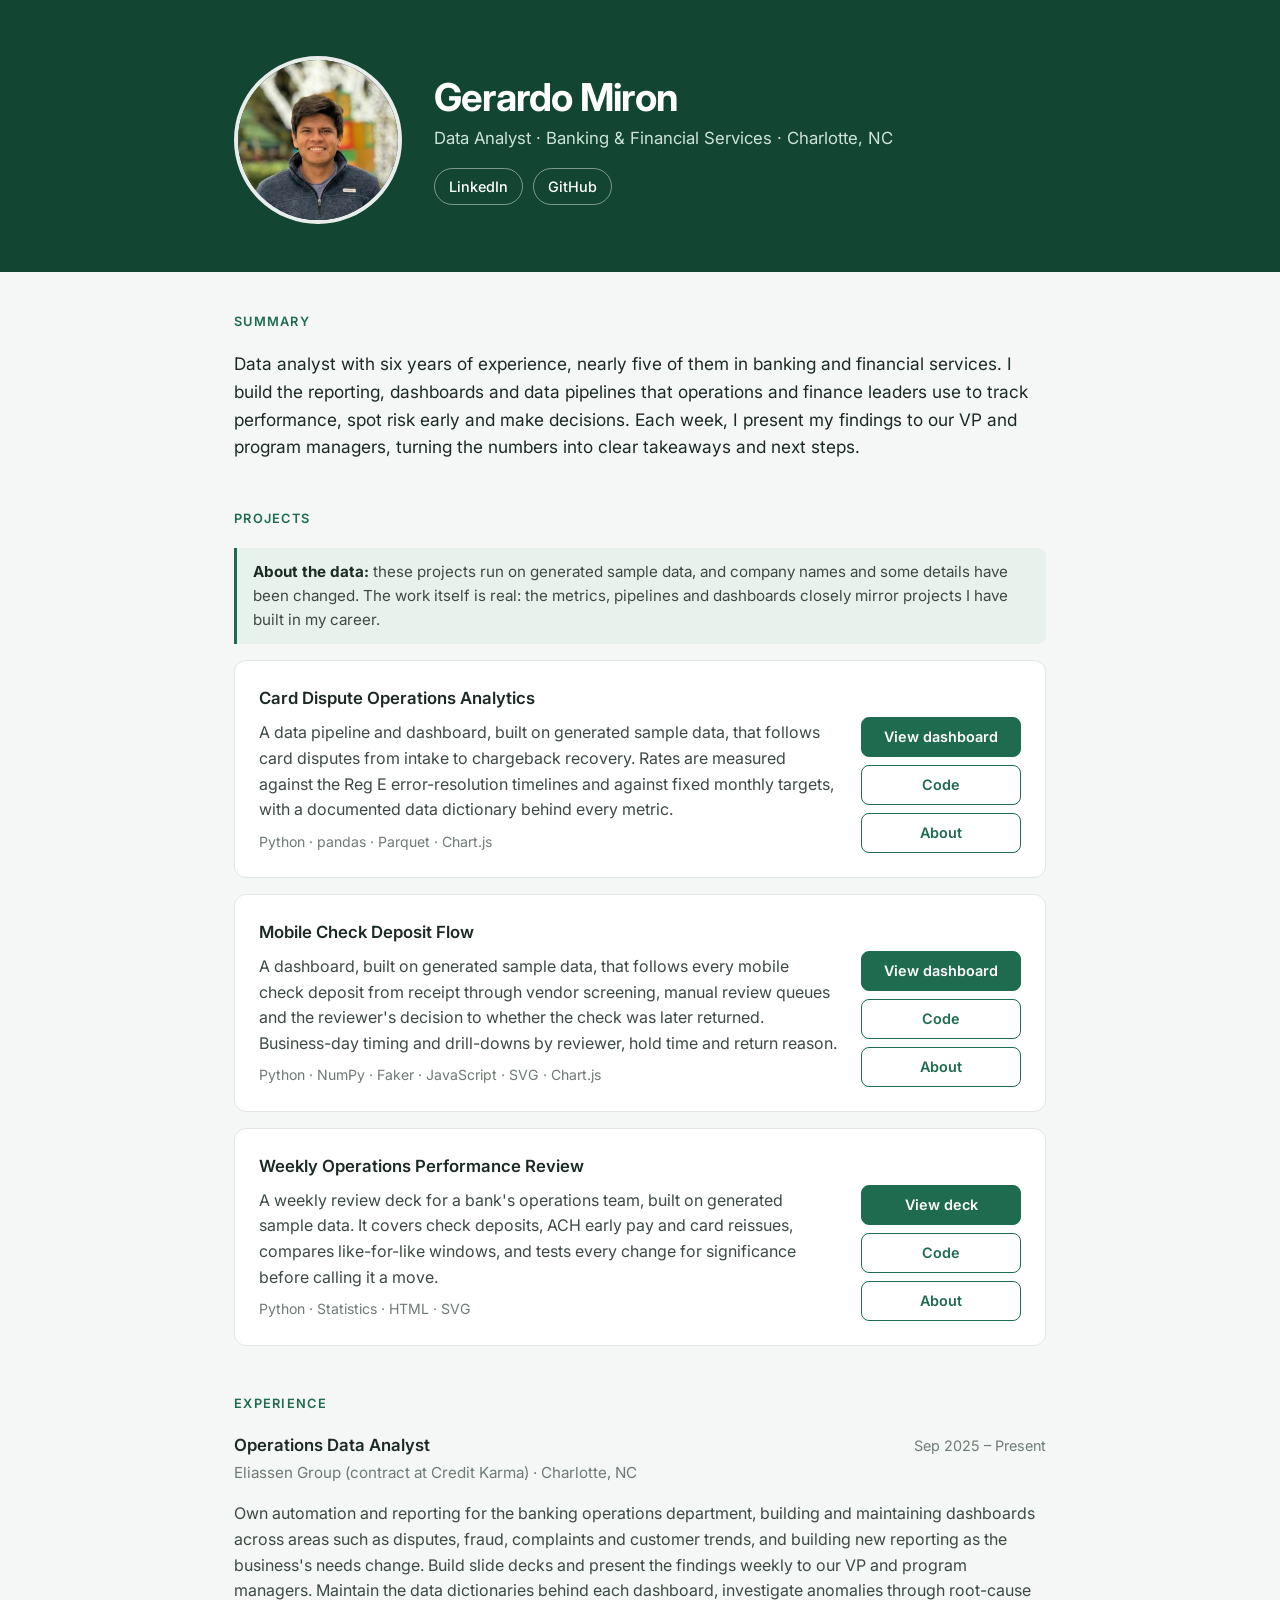
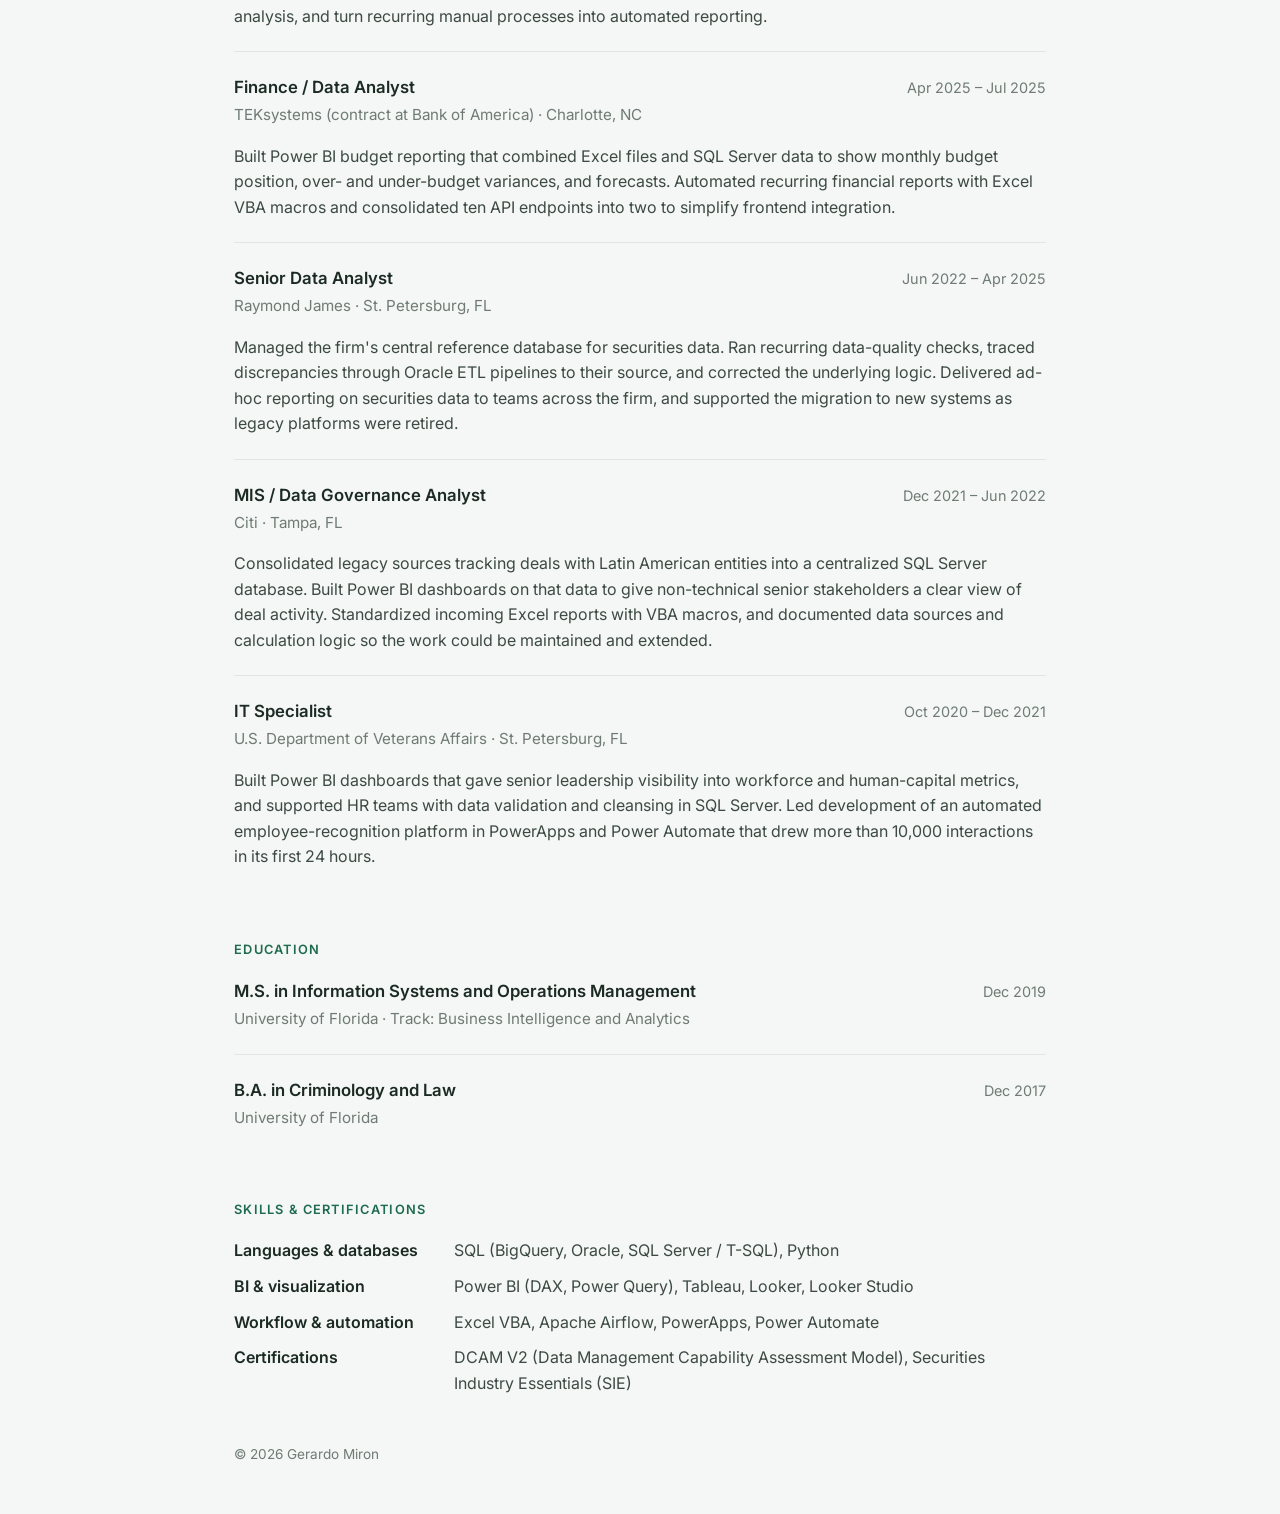
==== commit 48c0e26b: "Add Mobile Check Deposit Flow dashboard to the portfolio A dashboard that follows every mobile check" ====
--- a/index.html
+++ b/index.html
@@ -87,6 +87,49 @@
 
       <article class="project">
         <div>
+          <h3>Mobile Check Deposit Flow</h3>
+          <p>
+            A dashboard, built on generated sample data, that follows every mobile check deposit from receipt
+            through vendor screening, manual review queues and the reviewer's decision to whether the check was
+            later returned. Business-day timing and drill-downs by reviewer, hold time and return reason.
+          </p>
+          <p class="tags">Python · NumPy · Faker · JavaScript · SVG · Chart.js</p>
+        </div>
+        <div class="project-actions">
+          <a class="button" href="check-deposit-dashboard/">View dashboard</a>
+          <a class="button ghost" href="https://github.com/gerardomiron95/personal-portfolio/tree/main/check-deposit-dashboard">Code</a>
+          <button type="button" class="button ghost" data-about="about-check-deposits">About</button>
+        </div>
+      </article>
+
+      <dialog class="about" id="about-check-deposits" aria-labelledby="about-check-deposits-title">
+        <div class="about-head">
+          <h3 id="about-check-deposits-title">Mobile Check Deposit Flow</h3>
+          <button type="button" class="about-close" aria-label="Close">×</button>
+        </div>
+        <dl>
+          <dt>Problem</dt>
+          <dd>
+            No one knew the real check deposit success rate. Data started only once a check reached agent
+            review, so every check the vendor auto-denied before that point was missing.
+          </dd>
+          <dt>Insight</dt>
+          <dd>
+            With the vendor's data added, the full picture showed high rejection rates, both automatic and
+            agent-reviewed. Many readable checks were turned away for minor flaws, like a torn corner or a slightly
+            blurry photo, which created friction for customers.
+          </dd>
+          <dt>Initiative</dt>
+          <dd>
+            Built a dashboard that maps every deposit attempt from start to finish, combining the vendor's screening
+            data with agent review and returns. It gave the team the evidence to revise the rejection criteria so
+            readable checks are no longer rejected for cosmetic issues.
+          </dd>
+        </dl>
+      </dialog>
+
+      <article class="project">
+        <div>
           <h3>Weekly Operations Performance Review</h3>
           <p>
             A weekly review deck for a bank's operations team, built on generated sample data. It covers check
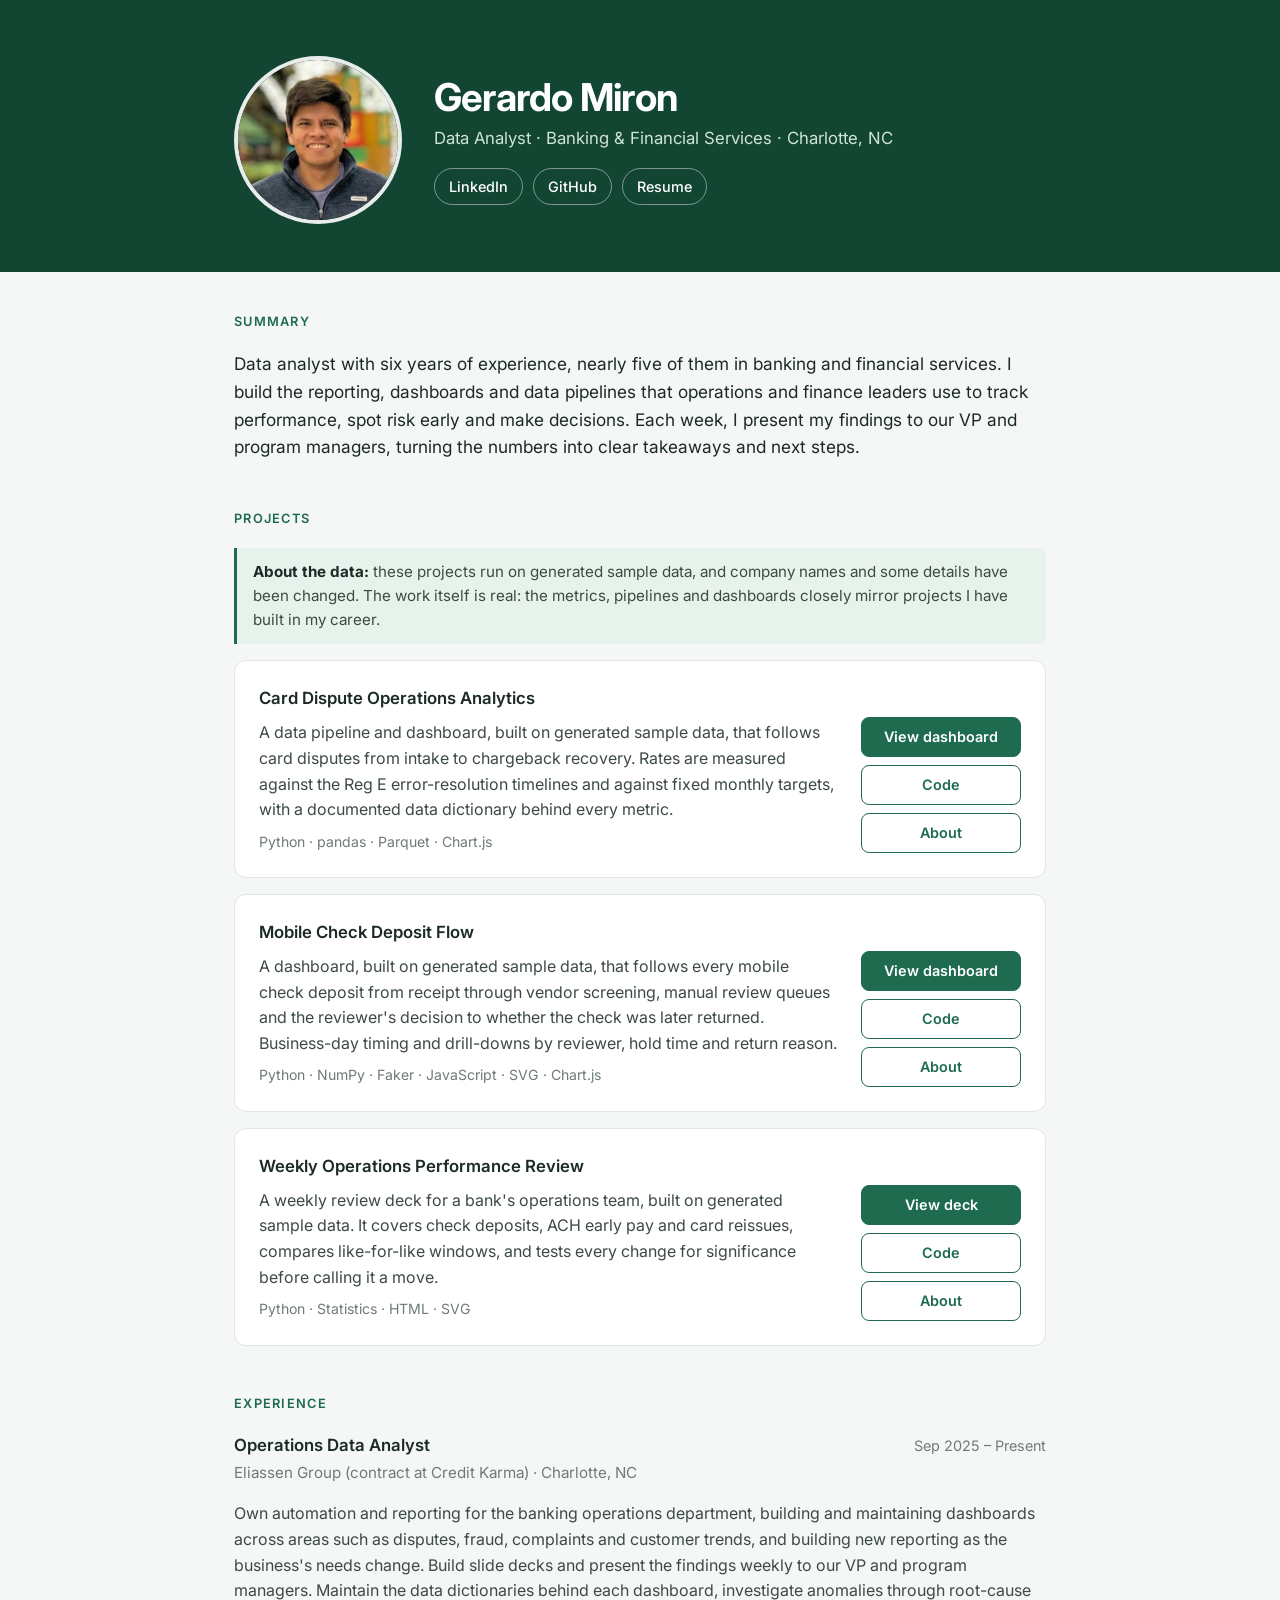
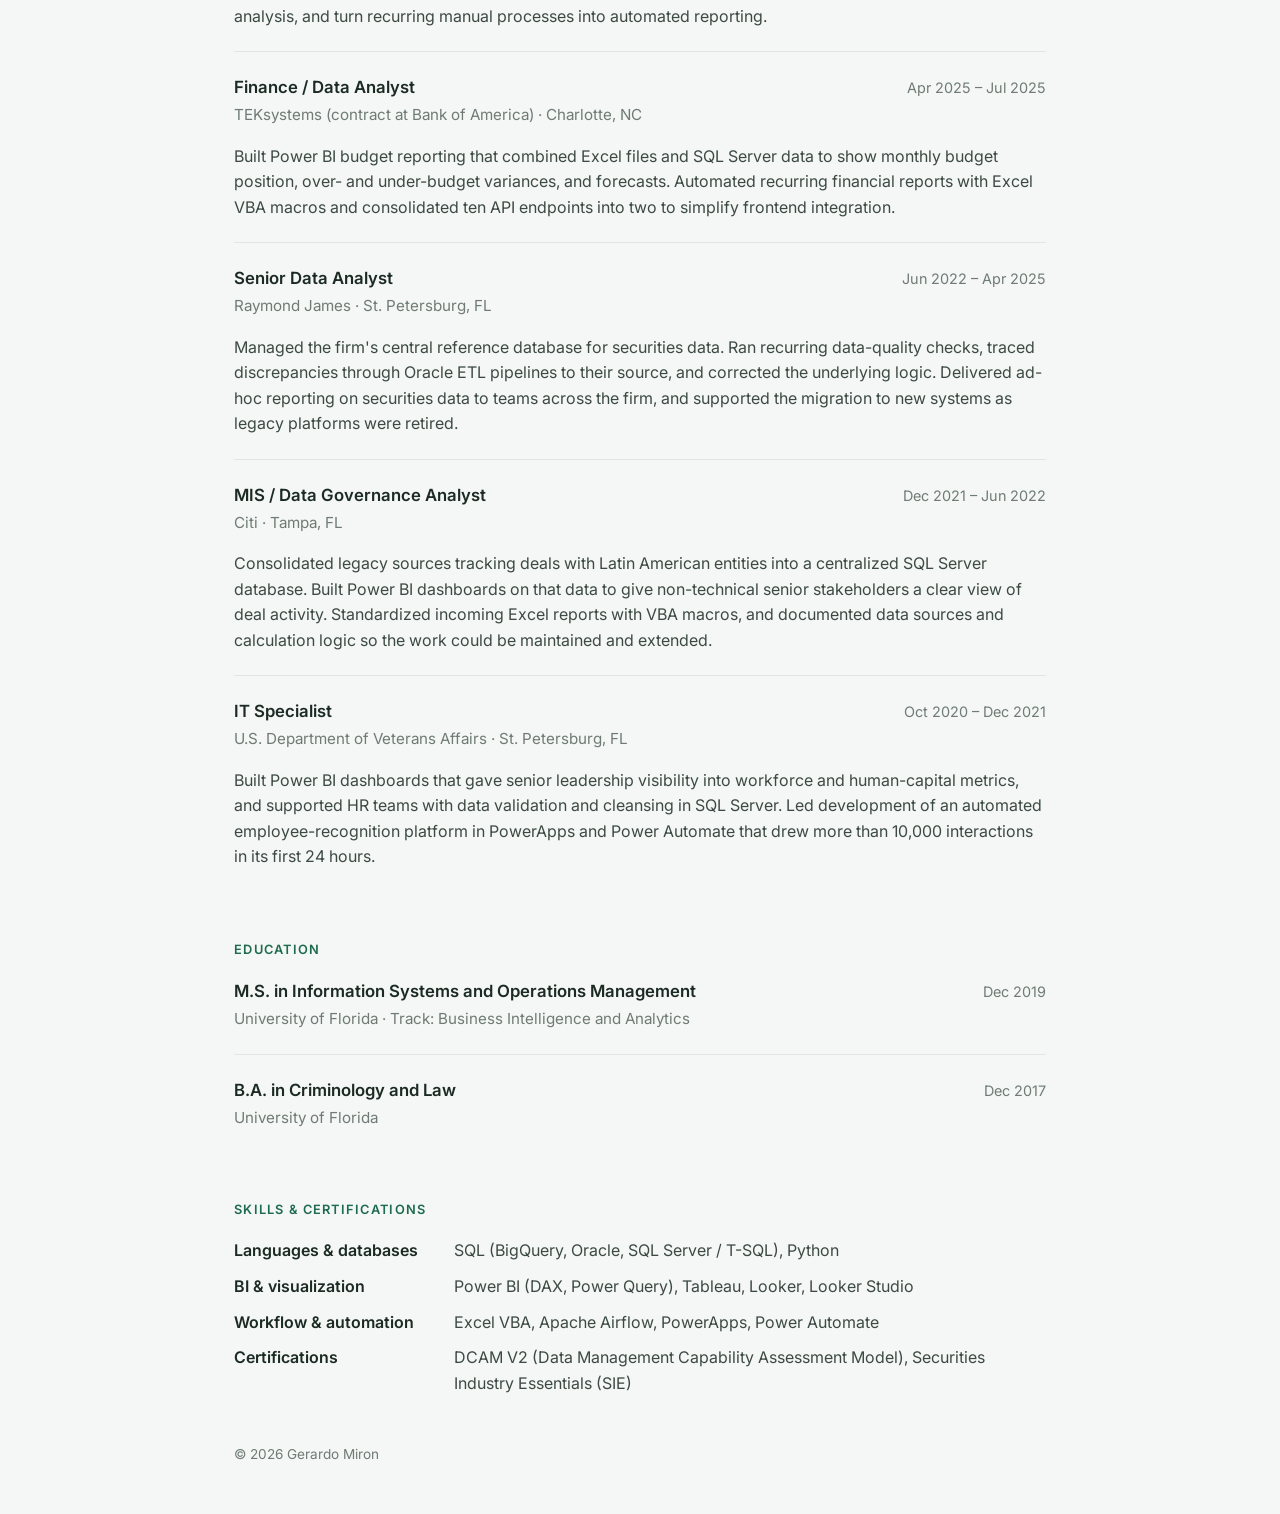
==== commit 1aae5245: "Add resume PDF with a Resume pop-up and download button - assets/GerardoMiron_Resume.pdf: one-page r" ====
--- a/index.html
+++ b/index.html
@@ -20,6 +20,7 @@
         <nav class="links" aria-label="Profiles">
           <a href="https://www.linkedin.com/in/gerardomiron95">LinkedIn</a>
           <a href="https://github.com/gerardomiron95/personal-portfolio">GitHub</a>
+          <button type="button" data-about="resume">Resume</button>
         </nav>
       </div>
     </div>
@@ -278,10 +279,22 @@
     </section>
   </main>
 
+  <dialog class="about resume" id="resume" aria-labelledby="resume-title">
+    <div class="about-head">
+      <h3 id="resume-title">Resume</h3>
+      <div class="resume-actions">
+        <a class="button" href="assets/GerardoMiron_Resume.pdf" download="GerardoMiron_Resume.pdf">Download PDF</a>
+        <button type="button" class="about-close" aria-label="Close">×</button>
+      </div>
+    </div>
+    <iframe class="resume-frame" src="assets/GerardoMiron_Resume.pdf#toolbar=0&amp;navpanes=0&amp;view=FitH"
+      title="Gerardo Miron resume (PDF)" loading="lazy"></iframe>
+  </dialog>
+
   <footer class="wrap footer">© 2026 Gerardo Miron</footer>
 
   <script>
-    // "About" buttons open their project's pop-up; close with ×, Esc, or a click outside the box.
+    // "About" and "Resume" buttons open their pop-up; close with ×, Esc, or a click outside the box.
     document.querySelectorAll('[data-about]').forEach((btn) => {
       const dialog = document.getElementById(btn.dataset.about);
       btn.addEventListener('click', () => dialog.showModal());
--- a/assets/site.css
+++ b/assets/site.css
@@ -39,6 +39,11 @@
   padding: 6px 14px; border: 1px solid rgba(255, 255, 255, 0.45); border-radius: 999px;
 }
 .links a:hover { background: rgba(255, 255, 255, 0.12); }
+.links button {
+  font: inherit; color: #fff; font-weight: 500; font-size: 0.9rem; cursor: pointer; background: none;
+  padding: 6px 14px; border: 1px solid rgba(255, 255, 255, 0.45); border-radius: 999px;
+}
+.links button:hover { background: rgba(255, 255, 255, 0.12); }
 
 /* ---------- sections */
 section { padding: 40px 0 8px; }
@@ -95,6 +100,13 @@
 .about dt + dd { margin: 4px 0 0; line-height: 1.65; }
 .about dd + dt { margin-top: 22px; padding-top: 18px; border-top: 1px solid var(--border); }
 
+/* ---------- resume pop-up: the PDF in a frame, with a download button */
+.about.resume { width: min(900px, calc(100% - 32px)); height: min(92vh, 1180px); overflow: hidden; }
+.about.resume[open] { display: flex; flex-direction: column; }
+.about.resume h3 { margin: 0; }
+.resume-actions { display: flex; align-items: center; gap: 12px; }
+.resume-frame { flex: 1; width: 100%; border: none; background: #525659; }
+
 /* ---------- experience & education */
 .job { padding: 0 0 22px; margin-bottom: 22px; border-bottom: 1px solid var(--border); }
 .job:last-child { border-bottom: none; margin-bottom: 0; }
